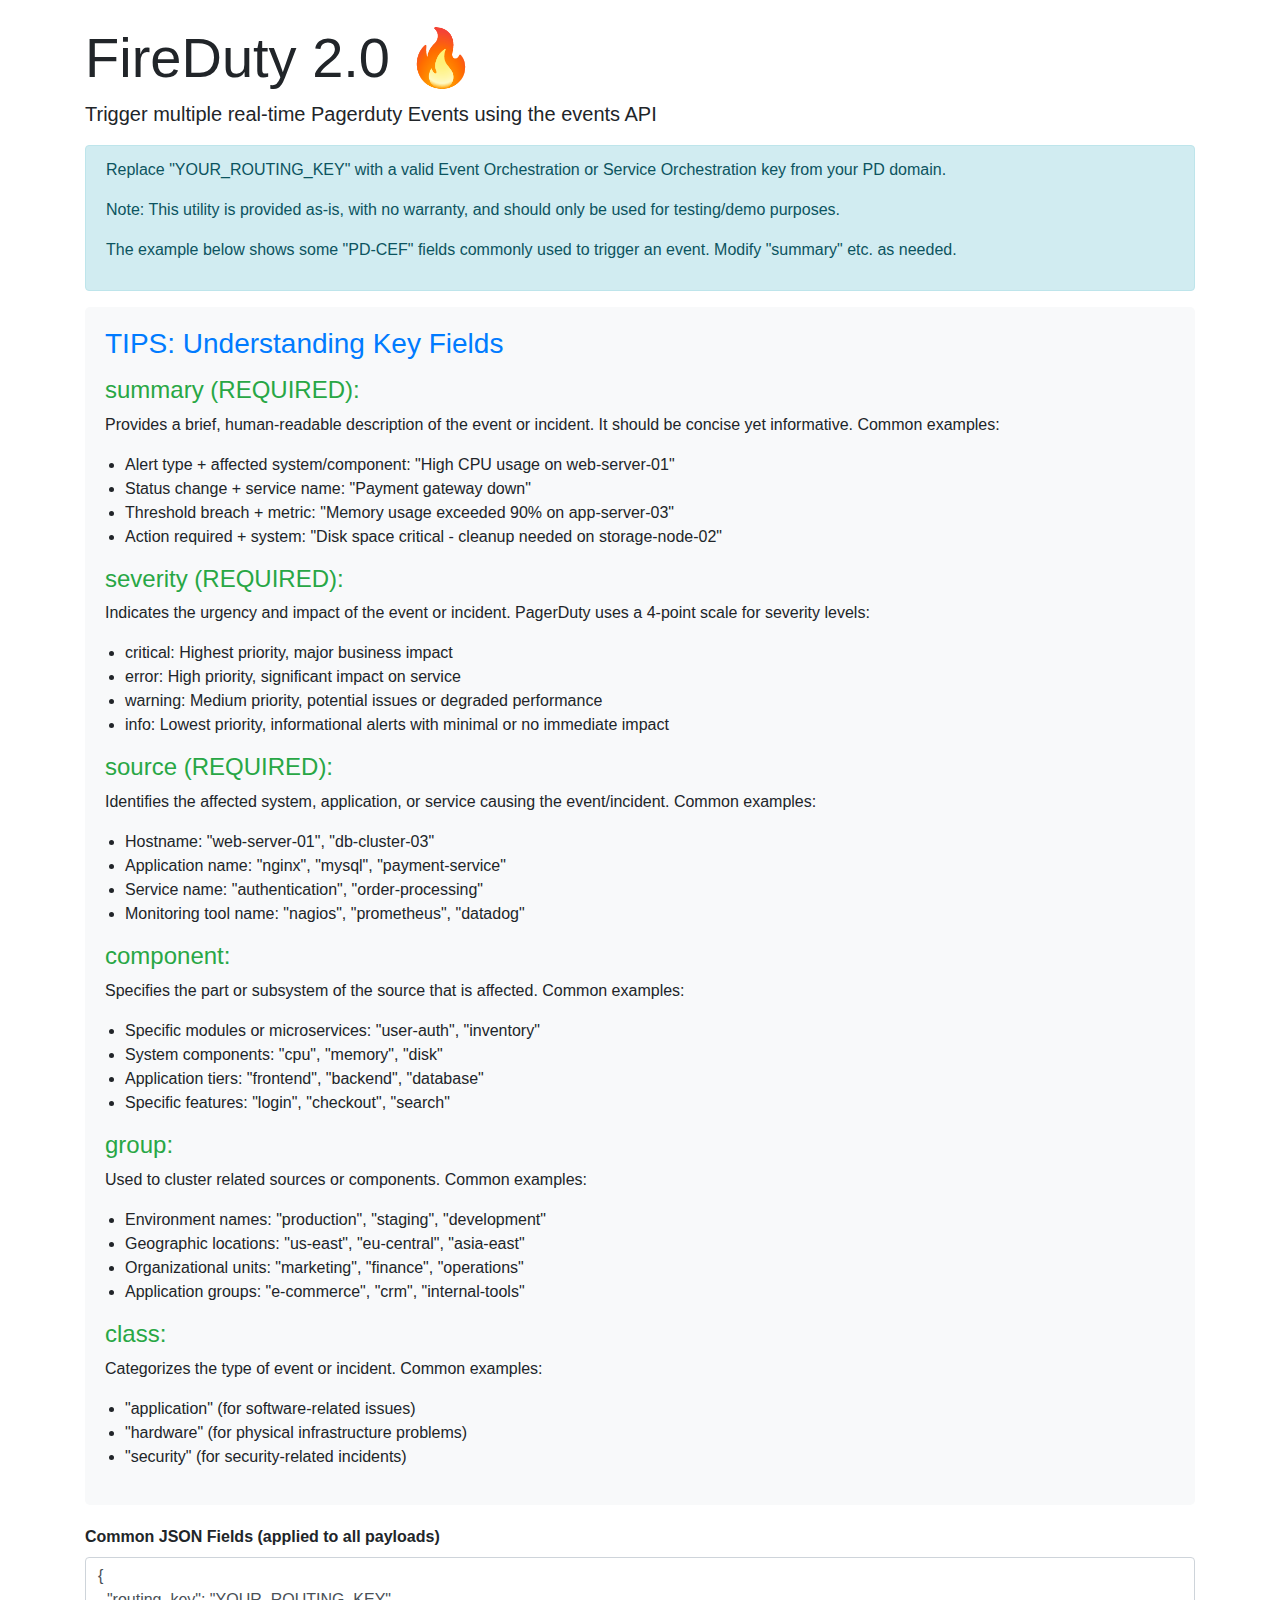
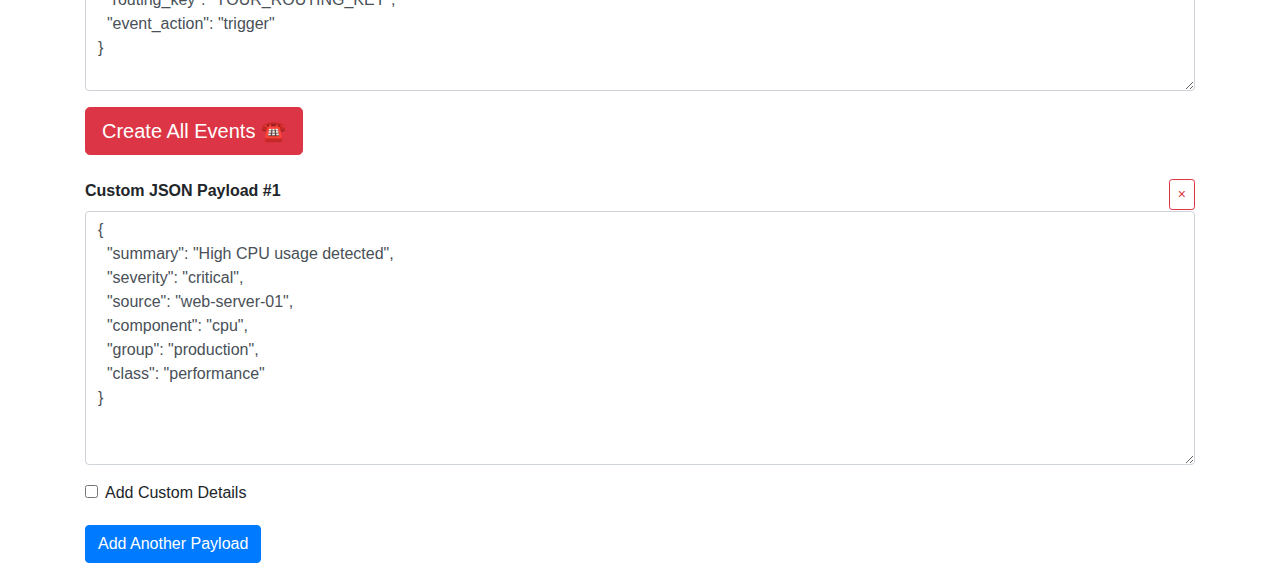
==== docs/easier.html @ 9f6e8032 "mv files" ====
<!doctype html>
<html lang="en">
<head>
    <meta charset="utf-8">
    <meta name="viewport" content="width=device-width, initial-scale=1, shrink-to-fit=no">
    <link rel="icon" href="data:image/svg+xml,<svg xmlns=%22http://www.w3.org/2000/svg%22 viewBox=%220 0 100 100%22><text y=%22.9em%22 font-size=%2290%22>🔥</text></svg>">
    <link rel="stylesheet" href="https://cdn.jsdelivr.net/npm/bootstrap@4.0.0/dist/css/bootstrap.min.css" integrity="sha384-Gn5384xqQ1aoWXA+058RXPxPg6fy4IWvTNh0E263XmFcJlSAwiGgFAW/dAiS6JXm" crossorigin="anonymous">
    <style>
        .payload-container { margin-bottom: 20px; position: relative; }
        .remove-payload { position: absolute; top: 0; right: 0; }
        .tips-section { background-color: #f8f9fa; padding: 20px; border-radius: 5px; margin-bottom: 20px; }
        .tips-section h3 { color: #007bff; }
        .tips-section h4 { color: #28a745; margin-top: 15px; }
        .tips-section ul { padding-left: 20px; }
        .custom-details { display: none; }
        #error-message { display: none; margin-top: 10px; }
        .payload-container.border-danger { padding: 10px; margin-bottom: 10px; }
        .payload-container.border-success { padding: 10px; margin-bottom: 10px; }
    </style>
</head>
<body>
    <div class="container mt-4">
        <h1 class="display-4">FireDuty <strong>2.0</strong> 🔥</h1>
        <p class="lead">Trigger multiple real-time Pagerduty Events using the events API</p>
        <div class="alert alert-info">
            <p>Replace "YOUR_ROUTING_KEY" with a valid Event Orchestration or Service Orchestration key from your PD domain.</p>
            <p>Note: This utility is provided as-is, with no warranty, and should only be used for testing/demo purposes.</p>
            <p>The example below shows some "PD-CEF" fields commonly used to trigger an event. Modify "summary" etc. as needed.</p>
        </div>

        <div class="tips-section">
            <h3>TIPS: Understanding Key Fields</h3>

            <h4>summary (REQUIRED):</h4>
            <p>Provides a brief, human-readable description of the event or incident. It should be concise yet informative. Common examples:</p>
            <ul>
                <li>Alert type + affected system/component: "High CPU usage on web-server-01"</li>
                <li>Status change + service name: "Payment gateway down"</li>
                <li>Threshold breach + metric: "Memory usage exceeded 90% on app-server-03"</li>
                <li>Action required + system: "Disk space critical - cleanup needed on storage-node-02"</li>
            </ul>

            <h4>severity (REQUIRED):</h4>
            <p>Indicates the urgency and impact of the event or incident. PagerDuty uses a 4-point scale for severity levels:</p>
            <ul>
                <li>critical: Highest priority, major business impact</li>
                <li>error: High priority, significant impact on service</li>
                <li>warning: Medium priority, potential issues or degraded performance</li>
                <li>info: Lowest priority, informational alerts with minimal or no immediate impact</li>
            </ul>

            <h4>source (REQUIRED):</h4>
            <p>Identifies the affected system, application, or service causing the event/incident. Common examples:</p>
            <ul>
                <li>Hostname: "web-server-01", "db-cluster-03"</li>
                <li>Application name: "nginx", "mysql", "payment-service"</li>
                <li>Service name: "authentication", "order-processing"</li>
                <li>Monitoring tool name: "nagios", "prometheus", "datadog"</li>
            </ul>

            <h4>component:</h4>
            <p>Specifies the part or subsystem of the source that is affected. Common examples:</p>
            <ul>
                <li>Specific modules or microservices: "user-auth", "inventory"</li>
                <li>System components: "cpu", "memory", "disk"</li>
                <li>Application tiers: "frontend", "backend", "database"</li>
                <li>Specific features: "login", "checkout", "search"</li>
            </ul>

            <h4>group:</h4>
            <p>Used to cluster related sources or components. Common examples:</p>
            <ul>
                <li>Environment names: "production", "staging", "development"</li>
                <li>Geographic locations: "us-east", "eu-central", "asia-east"</li>
                <li>Organizational units: "marketing", "finance", "operations"</li>
                <li>Application groups: "e-commerce", "crm", "internal-tools"</li>
            </ul>

            <h4>class:</h4>
            <p>Categorizes the type of event or incident. Common examples:</p>
            <ul>
                <li>"application" (for software-related issues)</li>
                <li>"hardware" (for physical infrastructure problems)</li>
                <li>"security" (for security-related incidents)</li>
            </ul>
        </div>

        <div class="form-group">
            <label><strong>Common JSON Fields (applied to all payloads)</strong></label>
            <textarea id="common-fields" class="form-control" rows="5"></textarea>
        </div>

        <button id="create-all-events" class="btn btn-danger btn-lg mb-4">Create All Events ☎️</button>
        <div id="error-message" class="alert alert-danger"></div>

        <div id="payloads-container"></div>

        <button id="add-payload" class="btn btn-primary mb-4">Add Another Payload</button>
    </div>

    <template id="payload-template">
        <div class="payload-container">
            <button class="btn btn-sm btn-outline-danger remove-payload">&times;</button>
            <div class="form-group">
                <label><strong>Custom JSON Payload #<span class="payload-number"></span></strong></label>
                <textarea class="form-control payload" rows="10"></textarea>
            </div>
            <div class="form-check mb-2">
                <input class="form-check-input custom-details-toggle" type="checkbox" id="customDetailsCheck">
                <label class="form-check-label" for="customDetailsCheck">
                    Add Custom Details
                </label>
            </div>
            <div class="form-group custom-details">
                <label>Custom Details</label>
                <textarea class="form-control custom-details-payload" rows="5"></textarea>
            </div>
        </div>
    </template>

    <script>
    (function() {
        const defaultCommonFields = {
            "routing_key": "YOUR_ROUTING_KEY",
            "event_action": "trigger"
        };

        const defaultSpecificFields = {
            "summary": "High CPU usage detected",
            "severity": "critical",
            "source": "web-server-01",
            "component": "cpu",
            "group": "production",
            "class": "performance"
        };

        const defaultCustomDetails = {
          "cpu_usage_percent": 92.5,
          "threshold": 90,
          "top_processes": "nginx, php-fpm, mysql",
          "server_region": "us-east-1",
          "dashboard_url": "https://monitoring.example.com/dashboard/cpu-usage",
          "runbook_link": "https://wiki.example.com/ops/high-cpu-runbook",
          "affected_customers": 150
        };

        const elements = {
            payloadsContainer: document.getElementById('payloads-container'),
            addPayloadBtn: document.getElementById('add-payload'),
            createAllEventsBtn: document.getElementById('create-all-events'),
            payloadTemplate: document.getElementById('payload-template'),
            commonFieldsTextarea: document.getElementById('common-fields'),
            errorMessageDiv: document.getElementById('error-message')
        };

        elements.commonFieldsTextarea.value = JSON.stringify(defaultCommonFields, null, 2);

        function addPayloadBox() {
            const payloadBox = elements.payloadTemplate.content.cloneNode(true);
            const textarea = payloadBox.querySelector('.payload');
            textarea.value = JSON.stringify(defaultSpecificFields, null, 2);

            const customDetailsTextarea = payloadBox.querySelector('.custom-details-payload');
            customDetailsTextarea.value = JSON.stringify(defaultCustomDetails, null, 2);

            const customDetailsToggle = payloadBox.querySelector('.custom-details-toggle');
            const customDetailsSection = payloadBox.querySelector('.custom-details');

            customDetailsToggle.addEventListener('change', () => {
                customDetailsSection.style.display = customDetailsToggle.checked ? 'block' : 'none';
            });

            const payloadNumber = elements.payloadsContainer.children.length + 1;
            payloadBox.querySelector('.payload-number').textContent = payloadNumber;

            elements.payloadsContainer.appendChild(payloadBox);
        }

        function removePayloadBox(event) {
            if (event.target.classList.contains('remove-payload')) {
                event.target.closest('.payload-container').remove();
                updatePayloadNumbers();
            }
        }

        function updatePayloadNumbers() {
            elements.payloadsContainer.querySelectorAll('.payload-container').forEach((container, index) => {
                container.querySelector('.payload-number').textContent = index + 1;
            });
        }

        async function sendEvent(payload) {
            try {
                const response = await fetch("https://events.pagerduty.com/v2/enqueue", {
                    method: 'POST',
                    headers: { 'Content-Type': 'application/json' },
                    body: JSON.stringify(payload)
                });

                if (response.status === 202) {
                    return response.json();
                }

                const text = await response.text();
                throw new Error(`${response.status}|${text}`);
            } catch (error) {
                throw new Error(getFriendlyErrorMessage(error.message));
            }
        }

        function getFriendlyErrorMessage(errorMessage) {
            if (errorMessage.includes('400|Invalid routing key'))
                return "The routing key you provided is invalid. Please check your PagerDuty integration key and try again.";
            if (errorMessage.includes("'payload.severity' is invalid"))
                return "Invalid severity level. Please ensure the severity is one of: 'critical', 'warning', 'error', or 'info'.";
            return errorMessage; // Return the original message if no specific handler
        }

        function isValidJSON(str) {
            if (typeof str !== 'string') return false;
            str = str.trim();
            if (str[0] !== '{' || str[str.length - 1] !== '}') return false;
            try {
                const result = JSON.parse(str);
                const reparsed = JSON.parse(JSON.stringify(result));
                return JSON.stringify(reparsed) === JSON.stringify(result);
            } catch (e) {
                return false;
            }
        }

        function validatePayload(payload, index) {
            const requiredFields = ['source', 'severity', 'summary'];
            const missingFields = requiredFields.filter(field => !payload[field]);

            if (missingFields.length > 0) {
                return `Payload #${index + 1} is missing required field(s): ${missingFields.join(', ')}`;
            }

            // Check for valid severity
            const validSeverities = ['critical', 'warning', 'error', 'info'];
            if (!validSeverities.includes(payload.severity)) {
                return `Payload #${index + 1} has an invalid severity. It must be one of: ${validSeverities.join(', ')}`;
            }

            return null;
        }

        async function createAllEvents() {
            const originalButtonText = elements.createAllEventsBtn.textContent;
            elements.createAllEventsBtn.textContent = "Validating JSONs...";
            elements.createAllEventsBtn.disabled = true;
            elements.errorMessageDiv.style.display = 'none';

            // Validate common fields
            if (!isValidJSON(elements.commonFieldsTextarea.value)) {
                showError("Invalid JSON in Common Fields. Please check and try again.");
                return;
            }

            const commonFields = JSON.parse(elements.commonFieldsTextarea.value);

            // Validate all payloads before sending
            const payloadContainers = elements.payloadsContainer.querySelectorAll('.payload-container');
            let allValid = true;
            const validPayloads = [];

            payloadContainers.forEach((container, index) => {
                const payloadTextarea = container.querySelector('.payload');
                const customDetailsToggle = container.querySelector('.custom-details-toggle');
                const customDetailsTextarea = container.querySelector('.custom-details-payload');

                if (!isValidJSON(payloadTextarea.value)) {
                    showPayloadError(container, `Invalid JSON in Payload #${index + 1}`);
                    allValid = false;
                    return;
                }

                let payload = JSON.parse(payloadTextarea.value);

                // Check for missing required fields and valid severity
                const validationError = validatePayload(payload, index);
                if (validationError) {
                    showPayloadError(container, validationError);
                    allValid = false;
                    return;
                }

                if (customDetailsToggle.checked) {
                    if (!isValidJSON(customDetailsTextarea.value)) {
                        showPayloadError(container, `Invalid JSON in Custom Details for Payload #${index + 1}`);
                        allValid = false;
                        return;
                    }
                    payload.custom_details = JSON.parse(customDetailsTextarea.value);
                }

                showPayloadValid(container);
                validPayloads.push({ ...commonFields, payload });
            });

            if (!allValid) {
                showError("Please correct the invalid or incomplete payloads before sending.");
                return;
            }

            // All JSONs are valid, proceed with sending
            elements.createAllEventsBtn.textContent = "🔥🔥🔥🔥 Sending Events 🔥🔥🔥🔥";

            try {
                const results = await Promise.all(validPayloads.map(sendEvent));
                console.log('All events sent successfully:', results);
                showSuccess("Events Sent Successfully");
            } catch (error) {
                console.error('Error sending events:', error);
                showError(error.message);
            }
        }

        function showPayloadError(container, message) {
            container.classList.add('border', 'border-danger');
            const errorDiv = container.querySelector('.payload-error') || document.createElement('div');
            errorDiv.className = 'alert alert-danger mt-2 payload-error';
            errorDiv.textContent = message;
            container.appendChild(errorDiv);
        }

        function showPayloadValid(container) {
            container.classList.remove('border', 'border-danger');
            container.classList.add('border', 'border-success');
            const errorDiv = container.querySelector('.payload-error');
            if (errorDiv) errorDiv.remove();
        }

        function showError(message) {
            updateButtonState("Error Sending Events", 'btn-warning', message);
        }

        function showSuccess(message) {
            updateButtonState(message, 'btn-success');
        }

        function updateButtonState(message, buttonClass, errorMessage = '') {
            elements.createAllEventsBtn.textContent = message;
            elements.createAllEventsBtn.classList.remove('btn-danger', 'btn-success', 'btn-warning');
            elements.createAllEventsBtn.classList.add(buttonClass);

            if (errorMessage) {
                elements.errorMessageDiv.textContent = `Error: ${errorMessage}`;
                elements.errorMessageDiv.style.display = 'block';
            }

            setTimeout(() => {
                elements.createAllEventsBtn.textContent = "Create All Events ☎️";
                elements.createAllEventsBtn.classList.remove(buttonClass);
                elements.createAllEventsBtn.classList.add('btn-danger');
                elements.createAllEventsBtn.disabled = false;
            }, 3000);
        }

        elements.addPayloadBtn.addEventListener('click', addPayloadBox);
        elements.createAllEventsBtn.addEventListener('click', createAllEvents);
        elements.payloadsContainer.addEventListener('click', removePayloadBox);

        // Initialize with one payload box
        addPayloadBox();
    })();
    </script>
</body>
</html>
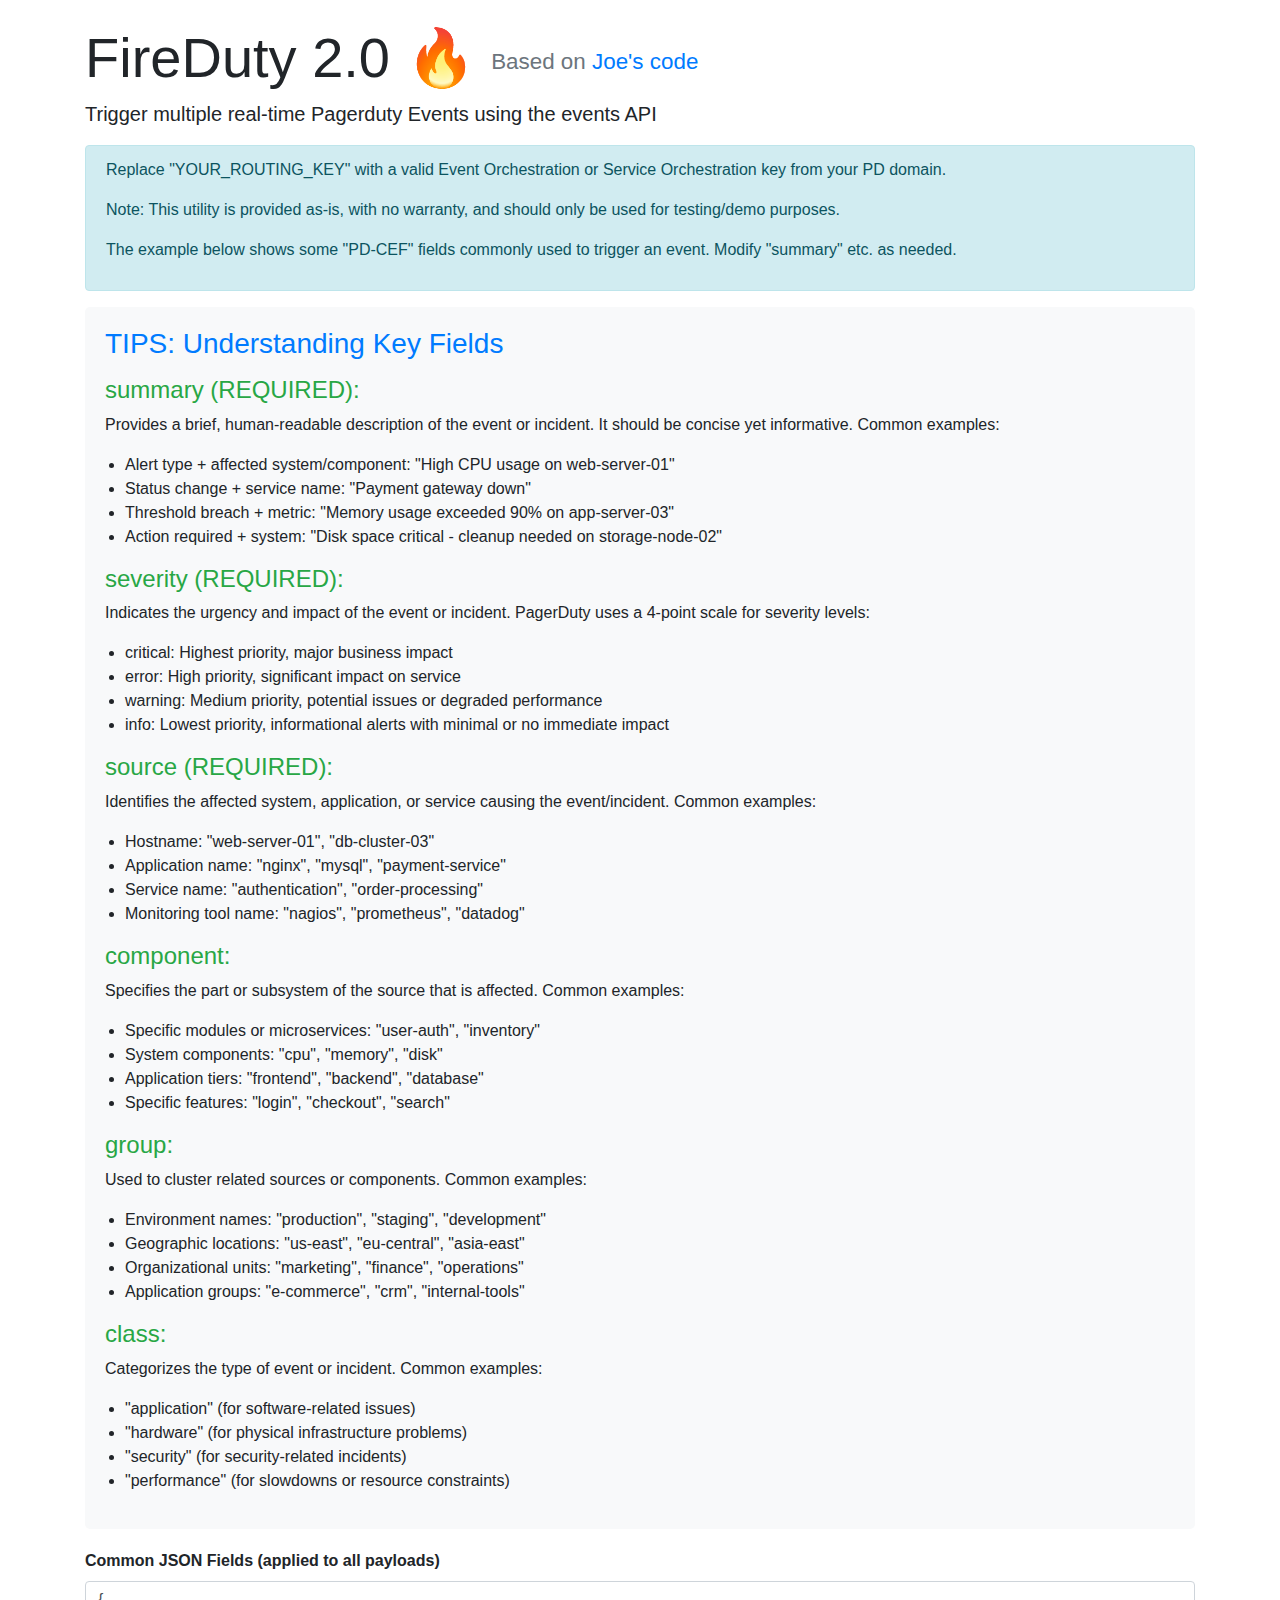
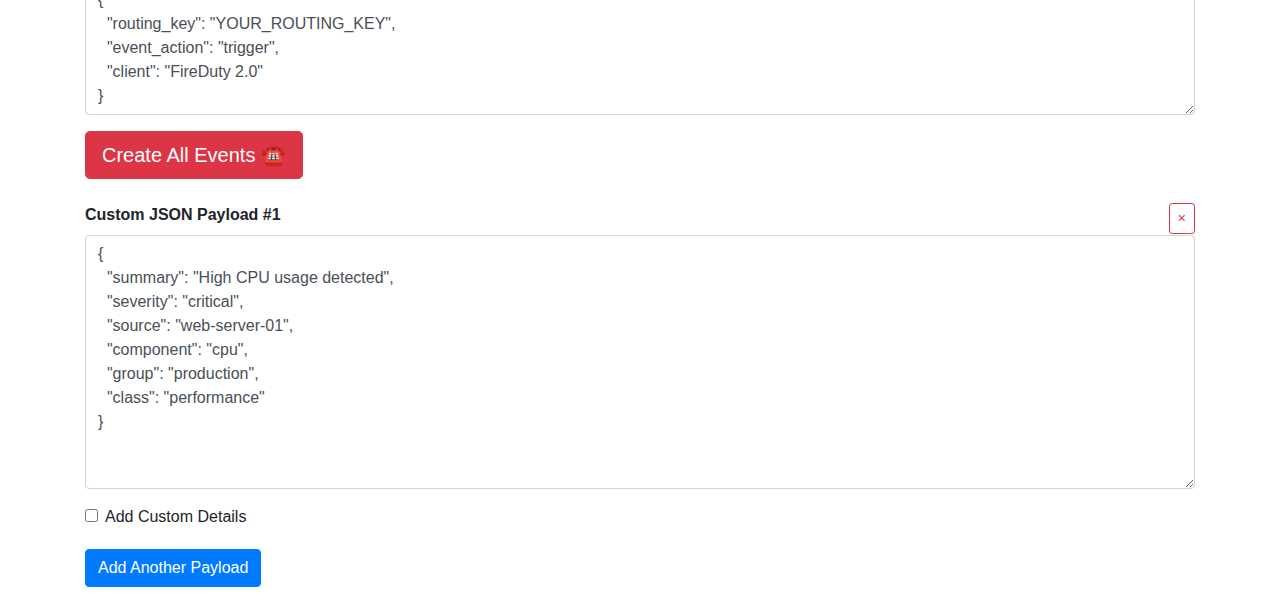
==== commit 33d1ebe4: "scenarios v1.0, separated easier, new index" ====
--- a/docs/easier.html
+++ b/docs/easier.html
@@ -3,6 +3,7 @@
 <head>
     <meta charset="utf-8">
     <meta name="viewport" content="width=device-width, initial-scale=1, shrink-to-fit=no">
+    <title>PagerDuty Event Sender</title>
     <link rel="icon" href="data:image/svg+xml,<svg xmlns=%22http://www.w3.org/2000/svg%22 viewBox=%220 0 100 100%22><text y=%22.9em%22 font-size=%2290%22>🔥</text></svg>">
     <link rel="stylesheet" href="https://cdn.jsdelivr.net/npm/bootstrap@4.0.0/dist/css/bootstrap.min.css" integrity="sha384-Gn5384xqQ1aoWXA+058RXPxPg6fy4IWvTNh0E263XmFcJlSAwiGgFAW/dAiS6JXm" crossorigin="anonymous">
     <style>
@@ -20,7 +21,12 @@
 </head>
 <body>
     <div class="container mt-4">
-        <h1 class="display-4">FireDuty <strong>2.0</strong> 🔥</h1>
+        <h1 class="display-4">
+  FireDuty <strong>2.0</strong> 🔥
+  <small class="text-muted" style="font-size: 0.4em; vertical-align: middle;">
+      Based on <a href="https://jcalcada.github.io/DemoDuty/easy.html" target="_blank" rel="noopener noreferrer">Joe's code</a>
+  </small>
+</h1>
         <p class="lead">Trigger multiple real-time Pagerduty Events using the events API</p>
         <div class="alert alert-info">
             <p>Replace "YOUR_ROUTING_KEY" with a valid Event Orchestration or Service Orchestration key from your PD domain.</p>
@@ -82,6 +88,7 @@
                 <li>"application" (for software-related issues)</li>
                 <li>"hardware" (for physical infrastructure problems)</li>
                 <li>"security" (for security-related incidents)</li>
+                <li>"performance" (for slowdowns or resource constraints)</li>
             </ul>
         </div>
 
@@ -122,7 +129,8 @@
     (function() {
         const defaultCommonFields = {
             "routing_key": "YOUR_ROUTING_KEY",
-            "event_action": "trigger"
+            "event_action": "trigger",
+            "client": "FireDuty 2.0"
         };
 
         const defaultSpecificFields = {
@@ -191,6 +199,9 @@
 
         async function sendEvent(payload) {
             try {
+
+                payload.client_url = "https://jplassnibatt.github.io/pd_events/";
+
                 const response = await fetch("https://events.pagerduty.com/v2/enqueue", {
                     method: 'POST',
                     headers: { 'Content-Type': 'application/json' },
